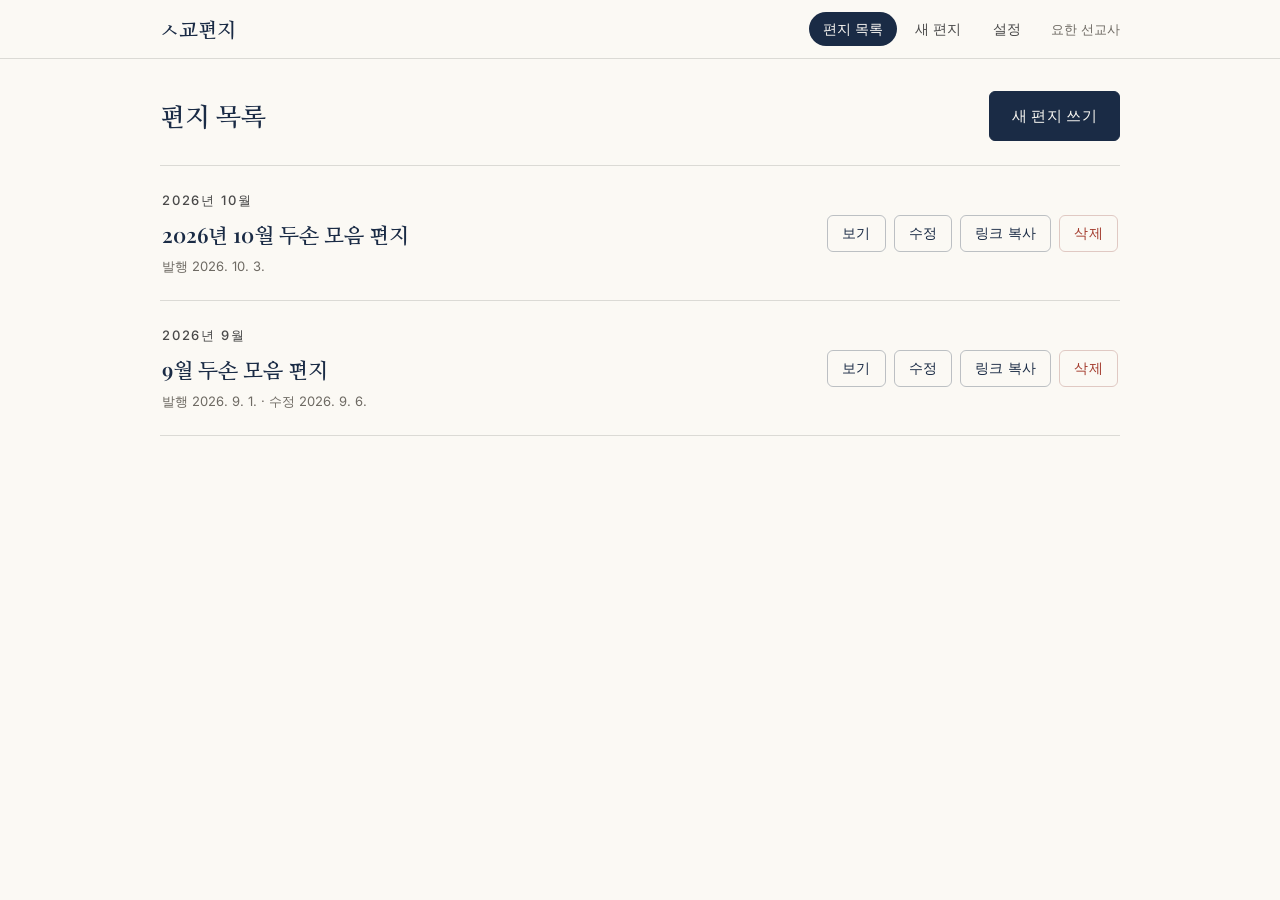
==== index.html @ a8fbe863 "Update Kakao OG image to explicitly show 10월" ====
<!DOCTYPE html>
<html lang="ko">
<head>
  <meta charset="utf-8">
  <meta name="viewport" content="width=device-width, initial-scale=1, viewport-fit=cover">
  <meta name="color-scheme" content="light">
  <meta name="robots" content="noindex, nofollow">
  <title>ㅅ교편지</title>
  <meta name="description" content="ㅅ교사가 후원자와 후원ㄱ회에 보내는 편지">
  
  <!-- 카카오톡 등 공유 시 나타나는 썸네일(오픈그래프) 설정 -->
  <meta property="og:title" content="라O스 ㅅ교편지 - 박OO, 김OO ㅅ교사">
  <meta property="og:description" content="라O스에서 보내는 두손 모음 편지와 ㄱ도제목">
  <meta property="og:image" content="https://sky-love-in-lao.github.io/mission-letters/assets/img/kakao-banner-10.png">
  <meta property="og:type" content="website">
  
  <link rel="icon" href="data:image/svg+xml,<svg xmlns='http://www.w3.org/2000/svg' viewBox='0 0 32 32'><text y='26' font-size='26'>✉️</text></svg>">
  <link rel="preconnect" href="https://fonts.googleapis.com">
  <link rel="preconnect" href="https://fonts.gstatic.com" crossorigin>
  <link rel="stylesheet" href="https://fonts.googleapis.com/css2?family=Playfair+Display:ital,wght@0,400..700;1,400..600&family=Nanum+Myeongjo:wght@400;700;800&family=Inter:wght@400;500;600&display=swap">
  <link rel="stylesheet" href="assets/css/app.css?v=20260907_pdf_v43">
</head>
<body>
  <noscript>
    <div class="noscript">이 편지를 읽으려면 자바스크립트를 켜 주세요.</div>
  </noscript>

  <nav id="nav" class="nav no-print" hidden></nav>
  <main id="app"></main>

  <script type="module" src="assets/js/app.js?v=20260907_pdf_v43"></script>
</body>
</html>
---- assets/css/app.css ----
/* 선교편지 — PRD v2 §7 화면 명세, §6.3 A4 인쇄
   디자인: Sacred Correspondence — 크림 종이 + 딥 네이비, 세리프 에디토리얼,
   카드 대신 얇은 선과 여백으로만 나눈 수직 흐름. */

:root {
  /* 색 — 가이드의 다섯 색 */
  --ink:        #1a1a1a;   /* 본문 */
  --ink-soft:   #4a4a4a;   /* 설명·부가 정보 */
  --ink-faint:  #6e6a63;   /* 3차 정보 (선·비활성 안내) */
  --paper:      #ffffff;   /* 대화상자·입력처럼 떠 있는 면에만 */
  --bg:         #fbf9f4;   /* 종이 질감의 기본 배경 */
  --line:       #dbdad5;   /* 구분선 */
  --accent:     #1a2b45;   /* 딥 네이비 */
  --accent-ink: #fbf9f4;
  --good:       #2f6b46;
  --bad:        #a33a2c;
  --warn-bg:    #f4f1e8;
  --warn-line:  #dbdad5;

  --radius:     6px;
  --shadow:     none;
  --shadow-up:  0 10px 40px rgba(26,43,69,.14);

  /* 서체 — 라틴은 Playfair, 한글은 나눔명조 */
  --serif:      'Playfair Display', 'Nanum Myeongjo', 'Apple SD Gothic Neo', serif;
  --sans:       'Inter', -apple-system, BlinkMacSystemFont, 'Apple SD Gothic Neo',
                'Pretendard', 'Malgun Gothic', system-ui, sans-serif;

  /* 여백·폭 */
  --measure:    600px;   /* 본문 가독 폭 (모바일 최적화) */
  --gap:        clamp(72px, 9vw, 120px);
}

* { box-sizing: border-box; }

html { -webkit-text-size-adjust: 100%; }

body {
  margin: 0;
  background: var(--bg);
  color: var(--ink);
  font-family: var(--sans);
  font-size: 16px;
  line-height: 1.6;
  word-break: break-all;
  overflow-wrap: anywhere;
  -webkit-font-smoothing: antialiased;
}

a { color: var(--accent); }

.noscript {
  padding: 24px;
  text-align: center;
  background: var(--warn-bg);
  border-bottom: 1px solid var(--warn-line);
}

/* ── 내비게이션 (작성자용) ────────────────────────────────────── */
.nav {
  position: sticky;
  top: 0;
  z-index: 20;
  background: rgba(251,249,244,.88);
  backdrop-filter: saturate(180%) blur(10px);
  border-bottom: 1px solid var(--line);
}
.nav__inner {
  max-width: 1000px;
  margin: 0 auto;
  padding: 12px 20px;
  display: flex;
  align-items: center;
  gap: 16px;
}
.nav__brand {
  font-family: var(--serif);
  font-size: 20px;
  font-weight: 700;
  color: var(--accent);
  text-decoration: none;
}
.nav__links { display: flex; gap: 4px; margin-left: auto; }
.nav__link {
  padding: 6px 14px;
  border-radius: 999px;
  color: var(--ink-soft);
  text-decoration: none;
  font-size: 14px;
  white-space: nowrap;
  transition: background .15s, color .15s;
}
.nav__link:hover { background: rgba(26,43,69,.06); color: var(--accent); }
.nav__link.is-on { background: var(--accent); color: var(--accent-ink); }
.nav__who { font-size: 13px; color: var(--ink-faint); white-space: nowrap; }
@media (max-width: 560px) {
  .nav__who { display: none; }
  .nav__link { padding: 6px 10px; font-size: 13px; }
}

/* ── 페이지 ───────────────────────────────────────────────────── */
.page { max-width: 1000px; margin: 0 auto; padding: 32px 20px 110px; }
.page--narrow { max-width: 620px; }
.page--reader { max-width: var(--measure); padding-top: clamp(48px, 7vw, 88px); }
.page__head { display: flex; align-items: center; gap: 12px; flex-wrap: wrap; margin-bottom: 24px; }
.page__title {
  font-family: var(--serif);
  font-size: clamp(18px, 4.5vw, 26px);
  font-weight: 600;
  color: var(--accent);
  margin: 0 0 10px;
  line-height: 1.4;
}
.page__head .page__title { margin: 0; margin-right: auto; }
.page__lead { color: var(--ink-soft); font-size: 15px; margin: 0 0 28px; }

/* ── 카드 · 폼 (작성자용 — 선만 남기고 그림자는 뺀다) ─────────── */
.card {
  background: var(--paper);
  border: 1px solid var(--line);
  border-radius: var(--radius);
  padding: 24px;
  margin-bottom: 16px;
  box-shadow: var(--shadow);
}
.card__head { display: flex; align-items: baseline; gap: 12px; margin-bottom: 14px; }
.card__title { font-family: var(--serif); font-size: 19px; font-weight: 600; color: var(--accent); margin: 0 0 4px; }
.card__head .card__title { margin: 0; margin-right: auto; }
.card__meta { font-size: 13px; color: var(--ink-faint); }
.card__lead { font-size: 14px; color: var(--ink-soft); margin: 0 0 18px; }

.field { display: block; margin-bottom: 20px; }
.field:last-child { margin-bottom: 0; }
.field__label { display: block; font-size: 13px; font-weight: 500; color: var(--ink-soft); margin-bottom: 8px; letter-spacing: .02em; }
.field__hint { display: block; font-size: 13px; color: var(--ink-faint); margin-top: 8px; line-height: 1.6; }
.field-row { display: grid; grid-template-columns: 1fr 1fr; gap: 20px; }
.field--short { max-width: 220px; }
@media (max-width: 560px) { .field-row { grid-template-columns: 1fr; gap: 0; } }

input[type=text], input[type=password], input[type=month], textarea, select {
  width: 100%;
  padding: 11px 13px;
  font: inherit;
  font-size: 16px; /* iOS 확대 방지 */
  color: var(--ink);
  background: #fff;
  border: 1px solid var(--line);
  border-radius: var(--radius);
  transition: border-color .15s, box-shadow .15s;
}
input:focus, textarea:focus {
  outline: none;
  border-color: var(--accent);
  box-shadow: 0 0 0 3px rgba(26,43,69,.10);
}
input:disabled { background: #f2efe9; color: var(--ink-faint); }
textarea { resize: vertical; line-height: 1.8; }

.inline-check { display: inline-flex; align-items: center; gap: 8px; font-size: 14px; color: var(--ink-soft); cursor: pointer; }
.inline-check input { width: 16px; height: 16px; accent-color: var(--accent); }

.row { display: flex; align-items: center; gap: 12px; flex-wrap: wrap; }
.form__actions { display: flex; justify-content: flex-end; padding-top: 8px; }

.steps { margin: 0 0 16px; padding-left: 20px; font-size: 14px; color: var(--ink-soft); line-height: 1.9; }
.steps code { background: #f2efe9; padding: 1px 6px; border-radius: 4px; font-size: 13px; }

.callout {
  background: transparent;
  border: 1px solid var(--line);
  border-radius: var(--radius);
  padding: 14px 16px;
  font-size: 14px;
  line-height: 1.7;
  color: var(--ink-soft);
  margin: 18px 0 0;
}
.callout--warn { background: var(--warn-bg); }
.callout strong { color: var(--ink); font-weight: 600; }

.test-result { font-size: 13.5px; }
.test-result.is-good { color: var(--good); }
.test-result.is-bad  { color: var(--bad); }
.test-result.is-busy { color: var(--ink-faint); }

/* ── 버튼 — 채운 네이비 / 투명 테두리 ─────────────────────────── */
.btn {
  display: inline-flex;
  align-items: center;
  justify-content: center;
  gap: 8px;
  padding: 12px 22px;
  min-height: 46px;              /* 터치 목표 크기 */
  font: inherit;
  font-size: 15px;
  font-weight: 500;
  letter-spacing: .02em;
  border-radius: var(--radius);
  border: 1px solid transparent;
  cursor: pointer;
  text-decoration: none;
  transition: background .18s, border-color .18s, opacity .18s, color .18s;
}
.btn:disabled { opacity: .45; cursor: default; }
.btn--primary { background: var(--accent); color: var(--accent-ink); border-color: var(--accent); }
.btn--primary:hover:not(:disabled) { opacity: .88; }
.btn--ghost { background: transparent; color: var(--accent); border-color: rgba(26,43,69,.28); }
.btn--ghost:hover:not(:disabled) { background: rgba(26,43,69,.05); border-color: var(--accent); }
.btn--danger { background: transparent; color: var(--bad); border-color: #e0c9c3; }
.btn--danger:hover:not(:disabled) { background: rgba(163,58,44,.05); }
.btn--lg { padding: 15px 28px; font-size: 16px; }
.btn--sm { padding: 7px 14px; min-height: 36px; font-size: 13.5px; }

/* ── 편지 목록 (작성자용) — 선으로만 나눈 행 ──────────────────── */
.letters { list-style: none; margin: 24px 0 0; padding: 0; display: block; }
.letters__item {
  background: transparent;
  border: 0;
  border-top: 1px solid var(--line);
  border-radius: 0;
  padding: 24px 2px;
  box-shadow: none;
  display: flex;
  align-items: center;
  gap: 20px;
  flex-wrap: wrap;
}
.letters__item:last-child { border-bottom: 1px solid var(--line); }
.letters__main { flex: 1 1 260px; min-width: 0; }
.letters__period {
  font-size: 13px; color: var(--ink-soft); font-weight: 500;
  letter-spacing: .14em; text-transform: uppercase; margin: 0 0 8px;
}
.letters__title { font-family: var(--serif); font-size: 21px; font-weight: 600; color: var(--accent); margin: 0 0 6px; line-height: 1.45; }
.letters__title.is-locked { font-family: var(--sans); font-size: 15px; font-weight: 400; color: var(--ink-faint); }
.letters__meta { font-size: 13px; color: var(--ink-faint); margin: 0; }
.letters__actions { display: flex; gap: 8px; flex-wrap: wrap; }
@media (max-width: 560px) { .letters__actions { width: 100%; } .letters__actions .btn { flex: 1 1 auto; } }

/* ── 빈 상태 · 스켈레톤 ───────────────────────────────────────── */
.empty { text-align: center; padding: 72px 20px; }
.empty__mark { font-size: 40px; margin-bottom: 16px; color: var(--line); }
.empty__title { font-family: var(--serif); font-size: clamp(24px, 3vw, 30px); font-weight: 600; color: var(--accent); margin: 0 0 12px; }
.empty__desc { color: var(--ink-soft); font-size: 16px; margin: 0 0 28px; line-height: 1.85; }

.skeleton { display: grid; gap: 14px; padding: 8px 0; }
.skeleton__line { height: 18px; border-radius: 4px; background: linear-gradient(90deg,#eae7e0 25%,#f4f2ec 37%,#eae7e0 63%); background-size: 400% 100%; animation: shimmer 1.4s ease infinite; }
.skeleton__line--sm { width: 30%; height: 13px; }
.skeleton__line--lg { width: 70%; height: 28px; }
@keyframes shimmer { 0% { background-position: 100% 0; } 100% { background-position: 0 0; } }
@media (prefers-reduced-motion: reduce) { .skeleton__line { animation: none; } }

/* ── 블록 편집기 ──────────────────────────────────────────────── */
.blocks { display: grid; gap: 14px; }
.block { position: relative; border: 1px solid var(--line); border-radius: var(--radius); padding: 14px; background: #fff; }
.block__tools { position: absolute; top: 8px; right: 8px; display: flex; gap: 2px; z-index: 2; }
.block__tools button {
  width: 30px; height: 30px;
  border: 1px solid var(--line);
  background: rgba(255,255,255,.95);
  border-radius: 5px;
  cursor: pointer;
  color: var(--ink-soft);
  font-size: 13px;
  line-height: 1;
}
.block__tools button:hover:not(:disabled) { border-color: var(--accent); color: var(--accent); }
.block__tools button:disabled { opacity: .3; cursor: default; }
.block--text textarea { border: none; background: transparent; padding: 6px 44px 6px 6px; }
.block--text textarea:focus { box-shadow: none; }
.block__photo { position: relative; border-radius: var(--radius); overflow: hidden; background: #f2efe9; min-height: 120px; }
.block__photo img { display: block; width: 100%; height: auto; }
.block__photo-fail { padding: 16px; font-size: 13px; color: var(--bad); line-height: 1.6; }
.block__caption { margin-top: 12px; font-size: 14px; }
.blocks__add { display: flex; gap: 10px; margin-top: 16px; flex-wrap: wrap; }

/* 사진 추가 대화상자 — 장수만큼 늘어나는 입력 칸 */
.photo-slot + .photo-slot {
  margin-top: 20px;
  padding-top: 20px;
  border-top: 1px solid var(--line);
}
.photo-slot__no {
  display: block;
  font-size: 13px;
  font-weight: 500;
  color: var(--ink-soft);
  letter-spacing: .04em;
  margin-bottom: 10px;
}

/* 머리글 사진 고르기 (작성 화면) */
.hero-pick { margin-top: 14px; }
.hero-pick[hidden] { display: none; }
.hero-pick__photo {
  position: relative;
  border-radius: var(--radius);
  overflow: hidden;
  background: #f2efe9;
  max-width: 320px;
}
.hero-pick__photo img { display: block; width: 100%; height: auto; aspect-ratio: 16 / 9; object-fit: cover; }
.hero-pick__fail { padding: 14px; font-size: 13px; color: var(--bad); line-height: 1.6; }
.hero-pick__fail[hidden] { display: none; }

/* 사진 크기 고르기 (작성 화면) */
.block__sizes { display: flex; align-items: center; gap: 6px; flex-wrap: wrap; margin-top: 12px; }
/* hidden 속성이 display:flex 에 밀리지 않도록 */
.block__sizes[hidden] { display: none; }
.block__sizes-label { min-width: 62px; }
.block__sizes-label { font-size: 13px; color: var(--ink-soft); margin-right: 6px; }
.block__size {
  font: inherit;
  font-size: 13px;
  padding: 6px 14px;
  min-height: 34px;
  border: 1px solid var(--line);
  border-radius: 999px;
  background: transparent;
  color: var(--ink-soft);
  cursor: pointer;
  transition: border-color .15s, background .15s, color .15s;
}
.block__size:hover { border-color: var(--accent); color: var(--accent); }
.block__size.is-on { background: var(--accent); border-color: var(--accent); color: var(--accent-ink); }

/* ── 하단 고정 바 ─────────────────────────────────────────────── */
.sticky-bar {
  position: sticky;
  bottom: 0;
  display: flex;
  align-items: center;
  gap: 12px;
  padding: 14px 20px calc(14px + env(safe-area-inset-bottom));
  margin: 24px -20px -110px;
  background: rgba(251,249,244,.94);
  backdrop-filter: saturate(180%) blur(10px);
  border-top: 1px solid var(--line);
}
.sticky-bar__status { font-size: 13px; color: var(--ink-faint); margin-right: auto; }

/* ── 대화상자 ─────────────────────────────────────────────────── */
.dialog-back {
  position: fixed; inset: 0; z-index: 60;
  background: rgba(26,43,69,.42);
  display: flex; align-items: center; justify-content: center;
  padding: 20px;
  overflow-y: auto;
}
.dialog {
  background: var(--bg);
  border: 1px solid var(--line);
  border-radius: 10px;
  width: 100%;
  max-width: 480px;
  max-height: 88vh;
  overflow-y: auto;
  padding: 28px;
  box-shadow: var(--shadow-up);
}
.dialog--preview { max-width: var(--measure); padding: 0; }
.dialog__title { font-family: var(--serif); font-size: 22px; font-weight: 600; color: var(--accent); margin: 0 0 16px; }
.dialog__lead { font-size: 15px; color: var(--ink-soft); margin: 0 0 18px; line-height: 1.75; }
.dialog__actions { display: flex; justify-content: flex-end; gap: 10px; margin-top: 24px; }
.dialog__toolbar {
  position: sticky; top: 0;
  display: flex; align-items: center; justify-content: space-between; gap: 12px;
  padding: 14px 20px;
  background: var(--bg);
  border-bottom: 1px solid var(--line);
  font-size: 13.5px; color: var(--ink-faint);
  border-radius: 10px 10px 0 0;
}
.dialog__preview { padding: 8px 24px 32px; }
.dialog-back--wide .dialog { max-height: 92vh; }

.summary { list-style: none; margin: 0 0 18px; padding: 0; display: grid; gap: 0; }
.summary li { display: flex; gap: 14px; font-size: 15px; align-items: baseline; padding: 12px 0; border-top: 1px solid var(--line); }
.summary li:last-child { border-bottom: 1px solid var(--line); }
.summary span { flex: 0 0 64px; color: var(--ink-faint); font-size: 13px; }
.confirm-check { display: flex; align-items: flex-start; gap: 10px; padding: 14px; background: var(--warn-bg); border: 1px solid var(--warn-line); border-radius: var(--radius); line-height: 1.65; }

.photo-check { margin: -6px 0 18px; font-size: 13.5px; line-height: 1.65; min-height: 20px; }
.photo-check.is-busy { color: var(--ink-faint); }
.photo-check.is-bad  { color: var(--bad); }
.photo-check.is-good { color: var(--good); display: flex; align-items: center; gap: 12px; }
.photo-check img { width: 84px; height: 64px; object-fit: cover; border-radius: var(--radius); border: 1px solid var(--line); }

.share { display: grid; gap: 12px; margin-bottom: 4px; }
.share__row { display: flex; align-items: baseline; gap: 12px; }
.share__row span { flex: 0 0 56px; font-size: 13px; color: var(--ink-faint); }
.share__row code {
  flex: 1; font-size: 13px; background: #f2efe9; padding: 9px 11px;
  border-radius: var(--radius); word-break: break-all; font-family: ui-monospace, SFMono-Regular, Menlo, monospace;
}

/* ── 토스트 ───────────────────────────────────────────────────── */
#toast {
  position: fixed;
  left: 50%; bottom: 24px;
  transform: translate(-50%, 16px);
  max-width: min(92vw, 460px);
  padding: 14px 20px;
  border-radius: var(--radius);
  background: var(--accent);
  color: var(--accent-ink);
  font-size: 14.5px;
  line-height: 1.55;
  box-shadow: var(--shadow-up);
  opacity: 0;
  pointer-events: none;
  transition: opacity .2s, transform .2s;
  z-index: 90;
}
#toast.is-on { opacity: 1; transform: translate(-50%, 0); }
.toast--good { background: #275c3d; }
.toast--bad  { background: #8f3125; }

/* ── 잠금 화면 (후원자가 가장 먼저 보는 얼굴) ─────────────────── */
.lock {
  background: transparent;
  border: 1px solid var(--line);
  border-radius: 8px;
  box-shadow: none;
  padding: clamp(32px, 5vw, 44px);
  text-align: left;
  max-width: 460px;
  margin: clamp(24px, 6vh, 64px) auto 0;
}
.lock__mark { font-size: 30px; color: var(--accent); margin-bottom: 18px; opacity: .5; }
.lock__period {
  font-size: 13px; color: var(--ink-soft); font-weight: 500;
  letter-spacing: .16em; text-transform: uppercase; margin: 0 0 12px;
}
.lock__title { font-family: var(--serif); font-size: clamp(22px, 3.2vw, 26px); font-weight: 700; color: var(--accent); margin: 0 0 10px; line-height: 1.4; }
.lock__desc { font-size: 18px; color: #2563eb; font-weight: 600; margin: 0 0 8px; line-height: 1.75; }
.lock__form { display: grid; gap: 14px; }
.lock__hint { 
  font-size: 18px; 
  color: #dc2626; 
  font-weight: bold;
  margin: 0 0 28px; 
}

.lock__remember { margin-top: 16px; font-size: 14px; }
.lock__error { color: var(--bad); font-size: 14px; margin: 14px 0 0; min-height: 20px; }
.lock__archive { display: inline-block; margin-top: 24px; font-size: 14px; color: var(--ink-soft); }

/* ── 편지 본문 (읽기 최적화 — PRD §7.3) ───────────────────────── */
.letter {
  background: transparent;
  border: 12px solid transparent !important;
  border-image: linear-gradient(to bottom, #CE1126 15%, #1e40af 15%, #1e40af 85%, #CE1126 85%) 1 !important;
  border-radius: 0;
  box-shadow: none;
  padding: 0 16px;
  max-width: var(--measure);
  margin: 0 auto;
}
.letter__head {
  text-align: left;
  padding-bottom: clamp(24px, 3vw, 32px);
  border-bottom: 1px solid var(--line);
  margin-bottom: clamp(32px, 4.5vw, 48px);
}
.letter__period {
  font-size: 14px; color: var(--ink-soft); font-weight: 500;
  letter-spacing: .16em; text-transform: uppercase; margin: 0 0 16px;
}
.letter__title {
  font-family: var(--serif);
  font-size: clamp(24px, 3.8vw, 32px);
  font-weight: 700;
  line-height: 1.34;
  letter-spacing: -.01em;
  color: var(--accent);
  margin: 0 0 14px;
}
.letter__author { display: none; }
.letter__greeting { font-family: var(--serif); font-size: 20px; line-height: 1.7; margin: 0 0 32px; color: var(--ink); }
.prayers__item-title { font-size: 1.1em; font-weight: 600; margin: 0 0 8px; color: #ce1126; }
.letter__body { font-size: 18px; line-height: 1.9; text-align: justify; word-break: break-all; }
.letter__text p { margin: 0 0 1.5em; }
.letter__text p:last-child { margin-bottom: 0; }
/* 문단 블록이 이어지면 문단 사이와 같은 숨을 준다 */
.letter__text + .letter__text { margin-top: 1.5em; }

/* 첫 문단(성경 구절) 스타일 */
.letter__body > .letter__text:first-child > p:first-child {
  color: #e53935;
  font-weight: 700;
  text-align: center;
}

/* 문단 소제목 (굵은 글씨) 스타일 */
.letter__text strong.subheading {
  color: #1e88e5;
  font-size: 1.15em;
  display: block;
  margin-top: 0.5em;
  margin-bottom: 0.1em;
}
.letter__text strong:not(.subheading) {
  font-weight: 700;
}
.letter__figure { margin: clamp(36px, 5vw, 56px) 0; }
.letter__figure a { display: block; border-radius: 10px; overflow: hidden; }
.letter__photo { display: block; width: 100%; height: auto; background: #f2efe9; }
.letter__figure.is-failed a { display: none; }
.letter__photo-fallback {
  padding: 16px; font-size: 13.5px; line-height: 1.65; color: var(--bad);
  background: var(--warn-bg); border: 1px solid var(--warn-line); border-radius: var(--radius);
}
.letter__figure figcaption { font-size: 14px; color: var(--ink-soft); text-align: center; margin-top: 14px; line-height: 1.6; }
.letter__closing {
  margin-top: clamp(36px, 5vw, 48px);
  padding-top: clamp(24px, 3vw, 32px);
  border-top: 1px solid var(--line);
  text-align: justify;
  word-break: break-all;
  font-size: 18px;
  line-height: 1.9;
  color: var(--ink);
}
.letter__closing p { margin: 0 0 1.5em; }

.reader-actions { display: flex; align-items: center; gap: 14px; justify-content: flex-start; flex-wrap: wrap; margin: clamp(36px, 5vw, 56px) 0 0; }
.reader-actions__status { font-size: 13px; color: var(--ink-faint); }

@media (max-width: 560px) {
  .letter__body, .letter__closing { font-size: 17px; }
}

/* ── 편지지 머리 — 로고·발행처 | 발행 기간 ────────────────────── */
.masthead {
  display: flex;
  align-items: center;
  justify-content: space-between;
  gap: 20px;
  flex-wrap: wrap;
  padding-bottom: 20px;
  margin-bottom: clamp(28px, 3.5vw, 40px);
  border-bottom: 1px solid var(--line);
}
.masthead--bare { justify-content: flex-start; }
.masthead__brand { display: flex; align-items: center; gap: 14px; min-width: 0; }
.masthead__logo {
  height: 64px; width: auto; max-width: 200px;
  object-fit: contain; display: block;
}
.masthead.is-failed .masthead__logo { display: none; }
.masthead__org {
  font-family: var(--serif);
  font-size: 19px;
  font-weight: 600;
  color: var(--accent);
  line-height: 1.4;
}
.masthead__period {
  margin: 0;
  font-size: 13px;
  font-weight: 500;
  letter-spacing: .16em;
  text-transform: uppercase;
  color: var(--ink-soft);
  white-space: nowrap;
}
@media (max-width: 480px) {
  .masthead { gap: 12px; }
  .masthead__logo { height: 48px; }
  .masthead__org { font-size: 17px; }
}

/* ── Hero — 첫 사진 위에 제목을 얹는다 ────────────────────────── */
.letter__hero {
  position: relative;
  min-height: min(58vh, 520px);
  display: grid;
  align-items: end;
  overflow: hidden;
  border-radius: 10px;
  background: var(--accent);
  margin-bottom: clamp(36px, 5vw, 56px);
}
.letter__hero-link { position: absolute; inset: 0; display: block; }
.letter__hero-photo { width: 100%; height: 100%; object-fit: cover; display: block; }
.letter__hero-veil {
  position: absolute; inset: 0;
  background: linear-gradient(180deg,
    rgba(26,43,69,.28) 0%, rgba(26,43,69,.52) 52%, rgba(26,43,69,.86) 100%);
}
.letter__hero-text { position: relative; padding: clamp(28px, 4vw, 48px); z-index: 2; }
.letter--hero .letter__hero .letter__period { color: rgba(251,249,244,.82); }
.letter--hero .letter__hero .letter__title  { color: #fbf9f4; margin-bottom: 12px; }
.letter__head .letter__title { margin-top: 0; }
.letter--hero .letter__hero .letter__author { color: rgba(251,249,244,.78); }

/* 사진을 못 불러오면 히어로를 접고 보통 머리말처럼 보여준다 */
.letter__hero.is-failed { min-height: 0; background: transparent; border-radius: 0; padding: 0;
  border-bottom: 1px solid var(--line); margin-bottom: clamp(32px, 4.5vw, 48px); }
.letter__hero.is-failed .letter__hero-link,
.letter__hero.is-failed .letter__hero-veil { display: none; }
.letter__hero.is-failed .letter__hero-text { padding: 0 0 clamp(24px, 3vw, 32px); }
.letter__hero.is-failed .letter__period { color: var(--ink-soft); }
.letter__hero.is-failed .letter__title  { color: var(--accent); }
.letter__hero.is-failed .letter__author { color: var(--ink-soft); }

/* ── 한 줄에 여러 장 — 나란히 놓은 사진은 높이를 맞춘다 ────────── */
.letter__row {
  display: grid;
  gap: clamp(10px, 1.6vw, 18px);
  margin: clamp(36px, 5vw, 56px) 0;
  align-items: start;
}
.letter__row--2 { grid-template-columns: repeat(2, 1fr); }
.letter__row--3 { grid-template-columns: repeat(3, 1fr); }
.letter__row .letter__figure { margin: 0; }
.letter__figure--tile .letter__photo { aspect-ratio: 4 / 3; object-fit: cover; }
.letter__row figcaption { font-size: 13px; margin-top: 10px; }
@media (max-width: 560px) {
  .letter__row { gap: 8px; }
  .letter__row figcaption { font-size: 12px; margin-top: 7px; }
}

/* ── 사진 크기 — 편지를 쓸 때 사진마다 고른다 ─────────────────── */
.letter__figure--small { max-width: 460px; margin-inline: auto; }
.letter__figure--normal { /* 읽기 단 전체 — 기본값 */ }
@media (min-width: 1120px) {
  .letter__figure--wide { margin-inline: -110px; }
}

/* 히어로 높이 */
.letter__hero--banner {
  min-height: 0;
  aspect-ratio: 1024 / 170;
  background: transparent;
  padding: 0;
}
.letter__hero--banner .letter__hero-veil,
.letter__hero--banner .letter__hero-text {
  display: none !important;
}
.letter__hero--banner .letter__hero-photo {
  object-position: center;
}

.letter__hero--short  { min-height: min(42vh, 360px); }
.letter__hero--normal { min-height: min(58vh, 520px); }
.letter__hero--tall   { min-height: min(74vh, 680px); }

/* ── 기도제목 — 번호와 얇은 선만 ──────────────────────────────── */
.prayers {
  margin-top: clamp(56px, 7vw, 88px);
  padding-top: clamp(32px, 4vw, 48px);
  border-top: 1px solid var(--line);
}
.prayers__title {
  font-family: var(--serif);
  font-size: 26px;
  font-weight: 600;
  color: var(--accent);
  margin: 0;
  line-height: 1.4;
}
.prayers__list { list-style: none; counter-reset: prayer; margin: clamp(24px, 3vw, 36px) 0 0; padding: 0; }
.prayers__item {
  counter-increment: prayer;
  display: block;
  padding: 24px 0;
  border-top: 1px solid var(--line);
}
.prayers__item:last-child { border-bottom: 1px solid var(--line); }
.prayers__item::before {
  content: counter(prayer, decimal-leading-zero) ". ";
  font-family: var(--serif);
  font-size: 21px;
  color: #cc0000;
  font-weight: 600;
  margin-right: 6px;
  display: inline;
}
.prayers__name { 
  display: inline;
  font-family: var(--serif); 
  font-size: 21px; 
  font-weight: 600; 
  color: #cc0000; 
  margin: 0; 
  line-height: 1.5; 
}
.prayers__subtitle {
  font-size: 22px;
  font-weight: 700;
  display: inline;
}
.prayers__text { 
  display: block;
  font-size: 20px; 
  line-height: 1.7; 
  color: var(--ink-soft);
  margin-top: 8px;
  margin-bottom: 28px;
}
.prayers__text p { margin: 0 0 .8em; }
.prayers__text p:last-child { margin-bottom: 0; }
.prayers__mark {
  justify-self: start;
  margin-top: 14px;
  background: none;
  border: 0;
  border-bottom: 1px solid var(--line);
  padding: 0 0 2px;
  font: inherit;
  font-size: 14px;
  color: var(--ink-soft);
  cursor: pointer;
  transition: color .18s, border-color .18s;
}
.prayers__mark:hover { color: var(--accent); border-bottom-color: var(--accent); }
.prayers__mark.is-on { color: var(--accent); border-bottom-color: var(--accent); }

/* ── 후원 안내 ────────────────────────────────────────────────── */
.support {
  margin-top: clamp(56px, 7vw, 88px);
  padding-top: clamp(32px, 4vw, 48px);
  border-top: 1px solid var(--line);
}
.support__title {
  font-family: var(--serif);
  font-size: 26px;
  font-weight: 600;
  color: var(--accent);
  margin: 0 0 20px;
  line-height: 1.4;
}
.support__note { font-size: 13px; line-height: 1.6; color: var(--ink-soft); margin-top: 16px; }
.support__note p { margin: 0 0 .8em; }
.support__account { margin: clamp(24px, 3vw, 32px) 0 0; border-top: 1px solid var(--line); }
.support__row { display: grid; grid-template-columns: 80px 1fr; align-items: baseline; gap: 16px; padding: 16px 0; border-bottom: 1px solid var(--line); }
.support__row dt { font-size: 15px; color: var(--ink-soft); }
.support__row dd { margin: 0; font-size: 17px; color: var(--ink); font-variant-numeric: tabular-nums; }

/* ── 편지 맺음 서명 — 작은 원형 인물 사진 ─────────────────────── */
.letter__signoff {
  margin-top: clamp(48px, 6vw, 72px);
  padding-top: clamp(28px, 3.5vw, 40px);
  border-top: 1px solid var(--line);
  text-align: center;
}
.letter__signoff-photo {
  width: 96px;
  height: 96px;
  border-radius: 50%;
  object-fit: cover;
  display: block;
  margin: 0 auto 14px;
  background: var(--surface-container, #f2efe9);
}
.letter__signoff.is-failed .letter__signoff-photo { display: none; }
.letter__signoff-name {
  margin: 0;
  font-family: var(--serif);
  font-size: 18px;
  color: var(--accent);
  line-height: 1.5;
}

/* ── 지난 편지 보관함 (후원자용) — 사진 없이 목록만 ───────────── */
.archive__head { text-align: left; margin-bottom: clamp(28px, 4vw, 40px); }
.archive__title { font-family: var(--serif); font-size: clamp(28px, 4vw, 36px); font-weight: 700; color: var(--accent); margin: 0 0 10px; line-height: 1.35; }
.archive__lead { font-size: 15px; color: var(--ink-soft); margin: 0; }

.archive { list-style: none; margin: 0; padding: 0; display: block; }
.archive__item { border-top: 1px solid var(--line); }
.archive__item:last-child { border-bottom: 1px solid var(--line); }
.archive__link {
  display: grid;
  grid-template-columns: 150px 1fr auto;
  gap: 20px;
  align-items: baseline;
  width: 100%;
  text-align: left;
  background: none;
  border: 0;
  border-radius: 0;
  box-shadow: none;
  padding: 26px 2px;
  font: inherit;
  color: inherit;
  cursor: pointer;
  transition: opacity .18s;
}
.archive__link:hover { opacity: .62; }

.archive__period {
  font-size: 13px; font-weight: 500; color: var(--ink-soft);
  letter-spacing: .14em; text-transform: uppercase;
.archive__badge {
  display: inline-block; margin-left: 10px; padding: 3px 10px;
  background: transparent; color: var(--ink-soft);
  border: 1px solid var(--line); border-radius: 999px;
  font-size: 11px; font-style: normal; font-weight: 500;
  letter-spacing: .08em; white-space: nowrap;
}
.archive__date { font-size: 14px; color: var(--ink-faint); white-space: nowrap; }
.archive__name {
  font-size: 16px;
  color: var(--ink-faint);
  line-height: 1.55;
}
.archive__name.is-open { font-family: var(--serif); font-size: 21px; font-weight: 600; color: var(--accent); }

@media (max-width: 640px) {
  .archive__link { grid-template-columns: 1fr; gap: 8px; padding: 22px 2px; }
  .archive__date { display: none; }
}

/* ── 편지 사이 이동 ───────────────────────────────────────────── */
.letter-nav {
  display: grid;
  grid-template-columns: 1fr auto 1fr;
  align-items: center;
  gap: 16px;
  max-width: var(--measure);
  margin: clamp(40px, 5vw, 64px) auto 0;
  padding-top: 28px;
  border-top: 1px solid var(--line);
}
.letter-nav__side { min-width: 0; }
.letter-nav__side--end { text-align: right; }
.letter-nav__link { display: inline-block; text-decoration: none; color: inherit; padding: 6px 0; }
.letter-nav__dir { display: block; font-size: 12px; color: var(--ink-soft); font-weight: 500; letter-spacing: .12em; text-transform: uppercase; }
.letter-nav__period { display: block; font-family: var(--serif); font-size: 17px; color: var(--accent); margin-top: 6px; }
.letter-nav__link:hover .letter-nav__period { opacity: .7; }
.letter-nav__all { font-size: 14px; color: var(--ink-soft); text-decoration: none; white-space: nowrap; border-bottom: 1px solid var(--line); padding-bottom: 2px; }
.letter-nav__all:hover { border-bottom-color: var(--accent); color: var(--accent); }

@media (max-width: 560px) {
  .letter-nav { grid-template-columns: 1fr 1fr; grid-template-areas: "prev next" "all all"; gap: 14px; }
  .letter-nav__side:first-of-type { grid-area: prev; }
  .letter-nav__side--end { grid-area: next; }
  .letter-nav__all { grid-area: all; text-align: center; padding-top: 10px; }
}

/* 후원자 화면 아래, 선교사님이 작성 화면으로 들어오는 문 */
.reader-foot { text-align: center; margin: clamp(48px, 6vw, 72px) 0 0; }
/* 잠금 화면 안에서는 나머지 글과 같은 왼쪽 정렬을 따른다 */
.lock .reader-foot { text-align: left; margin-top: 28px; }
.reader-foot a { font-size: 14px; color: var(--ink-faint); text-decoration: none; }
.reader-foot a:hover { color: var(--accent); text-decoration: underline; }

/* 대화상자가 열린 동안 배경 스크롤 잠금 */
body.is-locked {
  position: fixed;
  width: 100%;
  overflow: hidden;
}

/* ── A4 인쇄 — PRD §6.3 ───────────────────────────────────────── */
@page { size: A4 portrait; margin: 0 !important; }

@media print {
  /* 기도편지 박스 스타일 (녹색 바탕) */
  .print-prayer-box {
    background-color: #f0fdf4 !important;
    border: 1px solid #166534 !important;
    padding: 15px !important;
    margin-top: 10px !important;
    break-inside: avoid !important;
    display: block !important;
  }
  .print-prayer-title-wrapper {
    background-color: #fff !important;
    border: 1px solid #166534 !important;
    padding: 4px 8px !important;
    display: inline-block !important;
    margin-bottom: 10px !important;
  }
  .print-prayer-box .prayers__title {
    margin: 0 !important;
    font-size: calc(13pt * var(--print-scale, 1)) !important;
    color: #000 !important;
    font-weight: 800 !important;
  }
  .print-prayer-list {
    list-style: none !important;
    padding: 0 !important;
    margin: 0 !important;
    display: block !important;
  }
  .print-prayer-item {
    margin-bottom: 8px !important;
    display: block !important;
  }
  .print-prayer-item::before {
    display: none !important; /* Hide original counters */
  }
  .print-prayer-num {
    color: #dc2626 !important;
    font-size: calc(10pt * var(--print-scale, 1)) !important;
    font-weight: bold !important;
    display: block !important;
  }
  .print-prayer-desc {
    margin: 2px 0 0 0 !important;
    font-size: calc(9pt * var(--print-scale, 1)) !important;
    color: #000 !important;
    line-height: 1.4 !important;
  }
  
  /* 동참하기(후원계좌) 인쇄에서 숨기기 */
  .support {
    display: none !important;
  }

  :root { --bg: #fff; --print-scale: 1; }
  body { 
    background: #fff; 
    font-size: calc(10pt * var(--print-scale, 1)); 
    color: #1a1a1a; 
    margin: 0; 
    padding: 0; 
  }
  .no-print, .nav, .sticky-bar, .reader-actions, .dialog-back, #toast, .lock, .letter-nav, .reader-foot { display: none !important; }

  body::before, body::after { display: none !important; content: none !important; }

  .letter {
    border: 12px solid transparent !important;
    border-image: linear-gradient(to bottom, #CE1126 15%, #1e40af 15%, #1e40af 85%, #CE1126 85%) 1 !important;
    padding: 0 4mm !important;
    max-width: 100% !important;
    margin: 0 auto !important;
    background: transparent !important;
    box-sizing: border-box;
    width: 100%;
    box-shadow: none !important;
  }

  /* 2단 (다단, Multi-column) 레이아웃 */
  .letter__sheet {
    column-count: 2 !important;
    columns: 2 !important;
    column-gap: 7mm !important;
    max-width: 100%;
    margin: 0 auto;
    display: block !important;
  }

  .letter__head {
    padding-top: 0;
    margin-top: 0;
    margin-bottom: 4mm;
    break-inside: avoid;
    page-break-inside: avoid;
  }

  .support { display: none !important; }

  /* 본문 서식: 양쪽 맞춤, 단락 간격 및 첫 줄 들여쓰기 */
  .letter__body { 
    text-align: justify; 
    word-break: break-all; 
    font-size: calc(10pt * var(--print-scale, 1)) !important; 
    line-height: 1.55 !important; 
  }

  .letter__text p {
    margin: 0 0 2.2mm !important;
    font-size: calc(10pt * var(--print-scale, 1)) !important;
    padding: 0;
    break-inside: auto;
    page-break-inside: auto;
    orphans: 2;
    widows: 2;
    line-height: 1.55;
    text-indent: 10pt; /* 첫 줄 들여쓰기 */
  }

  /* 첫 문단(성경 구절) 2번 파일 스타일: 빨간색 볼드 중앙 정렬 */
  .letter__body > .letter__text:first-child > p:first-child {
    color: #c62828 !important;
    font-weight: 700;
    text-align: center;
    text-indent: 0;
    margin-bottom: 3.5mm !important;
  }

  /* 이미지 배치: 다단 컬럼 폭에 맞춘 깔끔한 정렬 */
  .letter__row { 
    display: flex !important; 
    gap: 2mm !important; 
    width: 100% !important; 
    margin: 3mm 0 !important; 
    break-inside: avoid;
    page-break-inside: avoid;
  }
  
  .letter__figure { 
    display: block !important; 
    width: 100% !important; 
    margin: 3mm 0 !important; 
    border: none !important; 
    padding: 0 !important; 
    break-inside: avoid;
    page-break-inside: avoid;
    text-align: center;
  }

  .letter__row .letter__figure {
    flex: 1 !important;
    min-width: 0 !important;
    margin: 0 !important;
  }

  .letter__photo,
  .letter__figure img,
  .letter__row img {
    display: block !important;
    width: 100% !important;
    height: auto !important;
    object-fit: cover !important;
    margin: 0 auto !important;
    border-radius: 3px;
  }

  figcaption {
    text-align: center !important;
    font-size: 8.5pt !important;
    color: #555 !important;
    margin-top: 1.5mm !important;
  }

  .letter__text .subheading {
    break-after: avoid;
    page-break-after: avoid;
    font-size: calc(11pt * var(--print-scale, 1)) !important; 
    color: #004080; 
    font-weight: bold;
    margin-top: 3.5mm; 
    margin-bottom: 1.5mm;
    text-indent: 0;
  }
  
  .letter__closing { 
    font-size: calc(10pt * var(--print-scale, 1)) !important; 
    line-height: 1.55; 
    color: #1a1a1a; 
    text-align: justify; 
    word-break: break-all; 
    padding-top: 2mm;
    border-top: 1pt solid #ccc;
    margin-top: 3mm;
    break-inside: avoid;
    page-break-inside: avoid;
  }
  
  .letter__hero {
    display: block;
    height: auto;
    min-height: 0;
    margin: 0 auto 4mm auto;
    padding-top: 0; 
    break-inside: avoid;
    page-break-inside: avoid;
    text-align: center;
  }
  .letter__hero img,
  .letter__hero-photo {
    display: block !important;
    width: 100% !important;
    max-height: 50mm !important;
    height: auto !important;
    object-fit: contain !important;
    margin: 0 auto !important;
  }

  /* PDF 레퍼런스 스타일 완벽 반영 */
  .prayers {
    -webkit-print-color-adjust: exact;
    print-color-adjust: exact;
    border: none !important;
    background: transparent !important;
    padding: 0 !important;
    margin: 3mm 0 !important;
    width: 100% !important;
    box-sizing: border-box !important;
    break-inside: avoid;
    page-break-inside: avoid;
  }
  .prayers__title { 
    font-size: calc(10.5pt * var(--print-scale, 1)) !important; 
    margin: 0 0 2mm !important;  
    color: #000 !important; 
    background: #e8f5e9 !important; /* 연두색 배경 */
    border: 1px solid #000 !important; /* 검정 테두리 */
    padding: 1mm 3mm !important;
    font-weight: bold; 
    text-align: center !important; 
    display: inline-block !important; /* 글자 크기만큼만 박스 생성 */
  }
  .prayers__list { padding-left: 0; list-style: none; margin: 0; display: block; counter-reset: prayer; }
  .prayers__item { 
    display: block; 
    padding: 0 !important; 
    border-top: none !important; 
    margin-top: 1.5mm !important; 
  }
  .prayers__item:first-child { margin-top: 0 !important; }
  .prayers__item::before { 
    content: counter(prayer) ". "; 
    font-size: calc(10pt * var(--print-scale, 1)); 
    color: #ff0000 !important; 
    font-weight: bold; 
    display: inline; 
  }
  .prayers__name { 
    font-size: calc(10pt * var(--print-scale, 1)) !important; 
    color: #ff0000 !important; 
    font-weight: bold; 
    margin: 0; 
    display: inline; 
  }
  .prayers__text { 
    font-size: calc(9.5pt * var(--print-scale, 1)) !important; 
    color: #000 !important; 
    display: block; 
    margin-top: 0.5mm; 
    line-height: 1.45; 
    text-align: justify; 
  }
  .prayers__text p { margin: 0 0 0.5mm; border: none; padding: 0; text-indent: 0; }

  .letter__hero--banner { height: auto; aspect-ratio: 1024 / 170 !important; overflow: hidden; }
  .letter__hero--banner img { position: relative; height: 100% !important; width: 100% !important; object-fit: cover !important; }
  .letter__hero--banner .letter__hero-overlay,
  .letter__hero--banner .letter__hero-content { display: none !important; }
}

/* ── Auto-fit Measurement (2-Column) ──────────────────────────── */
.is-measuring-print {
  display: block !important;
  visibility: hidden;
  font-size: calc(10pt * var(--print-scale, 1));
}
.is-measuring-print .letter {
  border: 12px solid transparent !important;
  border-image: linear-gradient(to bottom, #CE1126 15%, #1e40af 15%, #1e40af 85%, #CE1126 85%) 1 !important;
  padding: 0 4mm !important;
  max-width: 100% !important;
  margin: 0 auto;
  box-sizing: border-box;
  width: 100%;
}
.is-measuring-print .letter__sheet {
  column-count: 2 !important;
  column-gap: 7mm !important;
  display: block !important;
}
.is-measuring-print .letter__head,
.is-measuring-print .letter__hero {
  padding-top: 0;
  margin-top: 0;
}
.is-measuring-print .letter__body { 
  text-align: justify; 
  word-break: break-all; 
  font-size: calc(10pt * var(--print-scale, 1)) !important; 
  line-height: 1.55 !important; 
}
.is-measuring-print .letter__text p {
  margin: 0 0 2.2mm !important;
  font-size: calc(10pt * var(--print-scale, 1)) !important;
  line-height: 1.55;
  text-indent: 10pt;
}
.is-measuring-print .letter__row {
  display: flex !important;
  gap: 2mm !important;
}
.is-measuring-print .letter__figure {
  width: 100% !important;
  margin: 3mm 0 !important;
}
.is-measuring-print .letter__row .letter__figure {
  flex: 1 !important;
}
.is-measuring-print .prayers {
  padding: 0 !important;
  margin: 3mm 0 !important;
  border: none !important;
}
.is-measuring-print .prayers__title {
  padding: 1mm 3mm !important;
  border: 1px solid #000 !important;
  display: inline-block !important;
}
.is-measuring-print .prayers__item {
  padding: 0 !important;
  border-top: none !important;
  margin-top: 1.5mm !important;
}
.is-measuring-print .prayers__item:first-child { margin-top: 0 !important; }
.is-measuring-print .prayers__item::before {
  content: counter(prayer) ". ";
}
.is-measuring-print .prayers__text {
  margin-top: 0.5mm !important;
}
.is-measuring-print .prayers__text p {
  margin: 0 0 0.5mm !important;
  padding: 0 !important;
}

.print-prayer-box {
  background-color: #f0fdf4;
  border: 1px solid #166534;
  padding: 15px;
  margin-top: 10px;
}
.print-prayer-title-wrapper {
  background-color: #fff;
  border: 1px solid #166534;
  padding: 4px 8px;
  display: inline-block;
  margin-bottom: 10px;
}
.print-prayer-box .prayers__title {
  margin: 0;
  font-size: 26px;
  color: #000;
  font-weight: 800;
}
.print-prayer-list {
  list-style: none;
  padding: 0;
  margin: 0;
}
.print-prayer-item {
  margin-bottom: 8px;
}
.print-prayer-num {
  color: #dc2626;
  font-size: 15px;
  font-weight: bold;
  display: block;
}
.print-prayer-desc {
  margin: 2px 0 0 0;
  font-size: 14px;
  color: #000;
  line-height: 1.4;
}
.print-prayer-item::before { display: none; }
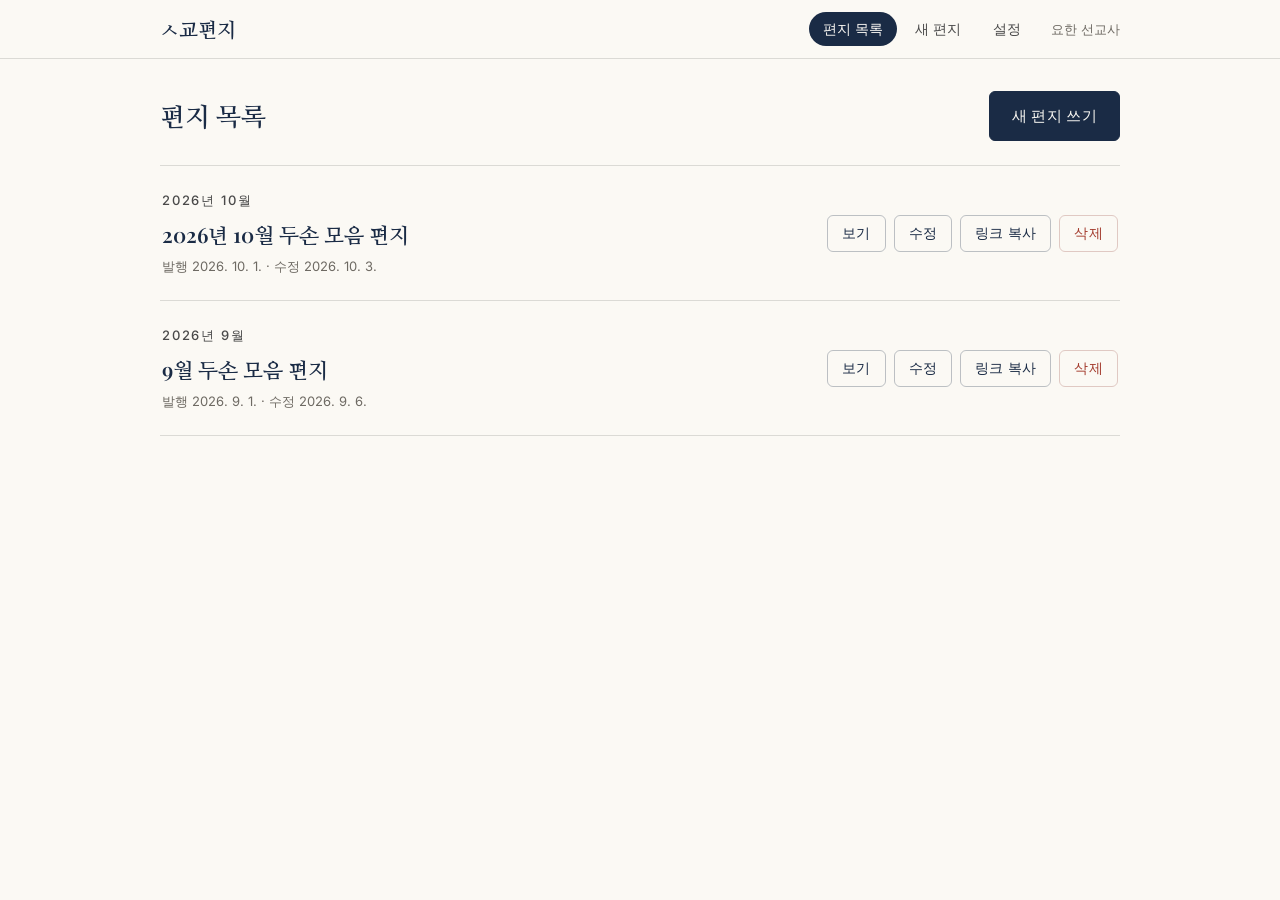
==== commit d9170446: "Revert root index.html to use generic month-less OG tags" ====
--- a/index.html
+++ b/index.html
@@ -11,7 +11,7 @@
   <!-- 카카오톡 등 공유 시 나타나는 썸네일(오픈그래프) 설정 -->
   <meta property="og:title" content="라O스 ㅅ교편지 - 박OO, 김OO ㅅ교사">
   <meta property="og:description" content="라O스에서 보내는 두손 모음 편지와 ㄱ도제목">
-  <meta property="og:image" content="https://sky-love-in-lao.github.io/mission-letters/assets/img/kakao-banner-10.png">
+  <meta property="og:image" content="https://sky-love-in-lao.github.io/mission-letters/assets/img/kakao-banner-generic.png">
   <meta property="og:type" content="website">
   
   <link rel="icon" href="data:image/svg+xml,<svg xmlns='http://www.w3.org/2000/svg' viewBox='0 0 32 32'><text y='26' font-size='26'>✉️</text></svg>">
